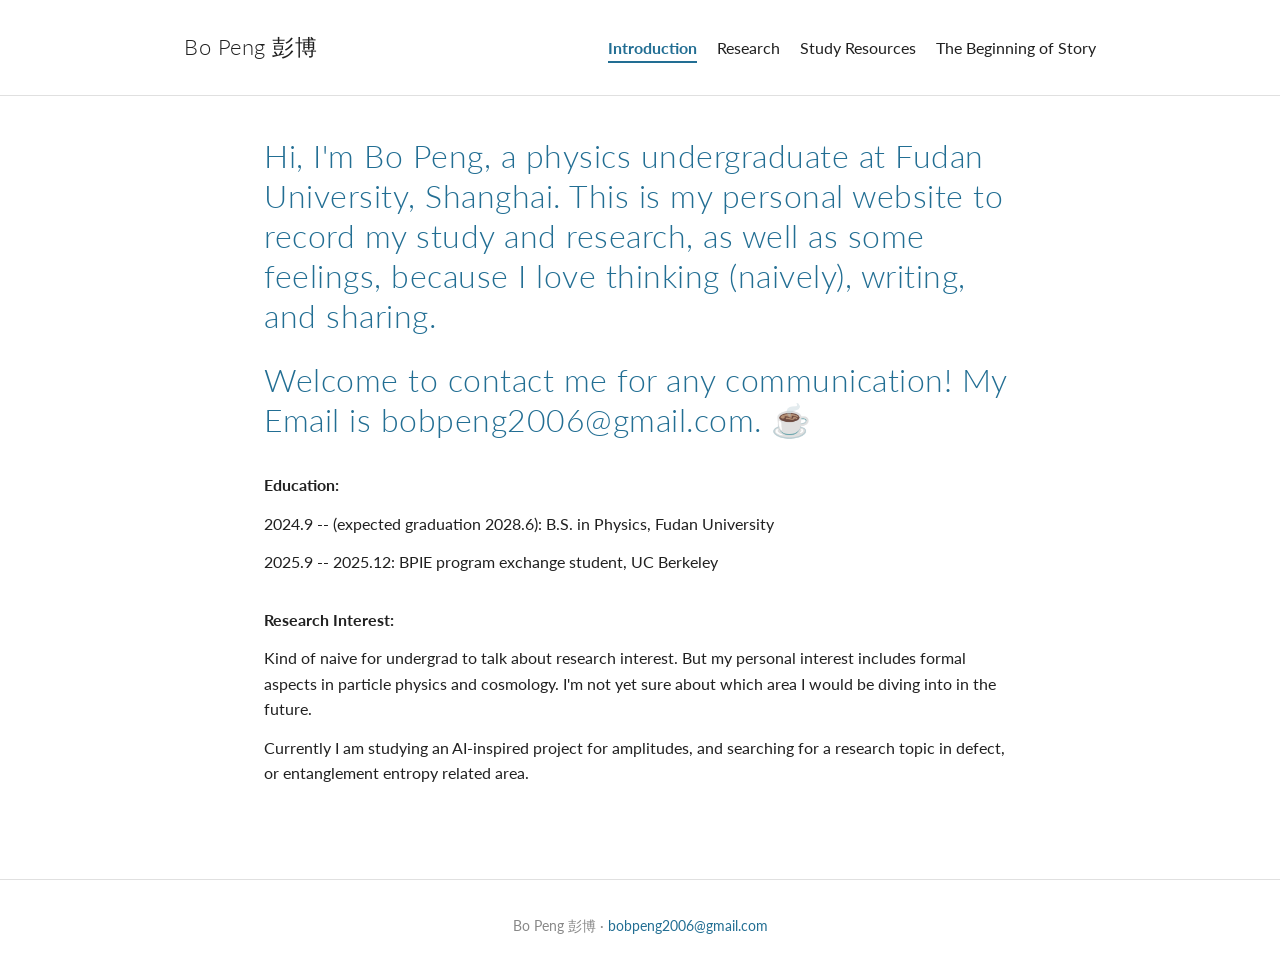
==== index.html @ ddc97858 "Initial site: port Google Site content to static GitHub Pages" ====
<!DOCTYPE html>
<html lang="en">
<head>
  <meta charset="UTF-8">
  <meta name="viewport" content="width=device-width, initial-scale=1.0">
  <title>Bo Peng 彭博</title>
  <meta name="description" content="Personal website of Bo Peng, physics undergraduate at Fudan University.">
  <link rel="preconnect" href="https://fonts.googleapis.com">
  <link rel="preconnect" href="https://fonts.gstatic.com" crossorigin>
  <link href="https://fonts.googleapis.com/css2?family=Lato:wght@300;400;700&display=swap" rel="stylesheet">
  <link rel="stylesheet" href="style.css">
</head>
<body>

  <header class="topbar">
    <div class="topbar-inner">
      <a class="site-title" href="index.html">Bo Peng 彭博</a>
      <nav>
        <ul class="nav">
          <li><a href="index.html" class="active">Introduction</a></li>
          <li><a href="research.html">Research</a></li>
          <li><a href="study-resources.html">Study Resources</a></li>
          <li><a href="the-beginning-of-story.html">The Beginning of Story</a></li>
        </ul>
      </nav>
    </div>
  </header>

  <main class="container">
    <h1 class="title">Hi, I'm Bo Peng, a physics undergraduate at Fudan University, Shanghai. This is my personal website to record my study and research, as well as some feelings, because I love thinking (naively), writing, and sharing.</h1>

    <h1 class="title">Welcome to contact me for any communication! My Email is <a href="mailto:bobpeng2006@gmail.com">bobpeng2006@gmail.com</a>. ☕️</h1>

    <p class="lead">Education:</p>
    <p>2024.9 -- (expected graduation 2028.6): B.S. in Physics, Fudan University</p>
    <p>2025.9 -- 2025.12: BPIE program exchange student, UC Berkeley</p>

    <p class="lead">Research Interest:</p>
    <p>Kind of naive for undergrad to talk about research interest. But my personal interest includes formal aspects in particle physics and cosmology. I'm not yet sure about which area I would be diving into in the future.</p>
    <p>Currently I am studying an AI-inspired project for amplitudes, and searching for a research topic in defect, or entanglement entropy related area.</p>
  </main>

  <footer class="footer">
    <p>Bo Peng 彭博 · <a href="mailto:bobpeng2006@gmail.com">bobpeng2006@gmail.com</a></p>
  </footer>

</body>
</html>
---- style.css ----
:root {
  --blue: #226e93;
  --dark: #212121;
  --accent: #49aad4;
  --border: #e0e0e0;
  --bg: #ffffff;
}

* {
  box-sizing: border-box;
  margin: 0;
  padding: 0;
}

html {
  -webkit-text-size-adjust: 100%;
}

body {
  font-family: "Lato", "Segoe UI", -apple-system, "Helvetica Neue", Arial, sans-serif;
  color: var(--dark);
  background: var(--bg);
  line-height: 1.6;
  font-size: 16px;
}

a {
  color: var(--blue);
  text-decoration: none;
}

a:hover {
  color: var(--accent);
}

/* ---- Top navigation ---- */
.topbar {
  background: #ffffff;
  border-bottom: 1px solid var(--border);
  position: sticky;
  top: 0;
  z-index: 100;
}

.topbar-inner {
  max-width: 960px;
  margin: 0 auto;
  padding: 14px 24px;
  display: flex;
  align-items: center;
  justify-content: space-between;
  flex-wrap: wrap;
  gap: 8px 16px;
}

.site-title {
  font-size: 1.35rem;
  font-weight: 300;
  letter-spacing: 0.5px;
  color: var(--dark);
}

.site-title:hover {
  color: var(--accent);
}

.nav {
  display: flex;
  flex-wrap: wrap;
  gap: 4px 20px;
  list-style: none;
}

.nav a {
  color: var(--dark);
  font-weight: 400;
  padding: 4px 0;
  border-bottom: 2px solid transparent;
}

.nav a:hover {
  color: var(--accent);
}

.nav a.active {
  color: var(--blue);
  font-weight: 700;
  border-bottom-color: var(--blue);
}

/* ---- Hero / cover band ---- */
.hero {
  background: var(--dark);
  color: #ffffff;
  text-align: center;
  padding: 80px 24px;
}

.hero h1 {
  font-size: 2.6rem;
  font-weight: 300;
  letter-spacing: 1px;
  line-height: 1.2;
  color: #ffffff;
}

/* ---- Content ---- */
.container {
  max-width: 800px;
  margin: 0 auto;
  padding: 40px 24px 80px;
}

h1.title {
  color: var(--blue);
  font-size: 2rem;
  font-weight: 300;
  letter-spacing: 0.5px;
  line-height: 1.25;
  margin-bottom: 1rem;
}

h1.title + h1.title {
  margin-top: 1.5rem;
}

h2 {
  font-size: 1.05rem;
  font-weight: 700;
  margin: 2rem 0 0.6rem;
  color: var(--dark);
}

h2.subtitle {
  color: var(--blue);
  font-size: 1.3rem;
  font-weight: 400;
  margin: 0.4rem 0 1.5rem;
}

h3 {
  font-size: 1rem;
  font-weight: 700;
  margin: 1.8rem 0 0.5rem;
  color: var(--dark);
}

p {
  margin: 0.8rem 0;
}

p.lead {
  font-weight: 700;
  margin-top: 2rem;
}

ul,
ol {
  margin: 0.8rem 0 0.8rem 1.4rem;
}

li {
  margin: 0.5rem 0;
}

.muted {
  color: #555;
}

/* ---- Images (story page) ---- */
figure {
  margin: 1.5rem 0;
}

.photos {
  display: flex;
  gap: 16px;
  flex-wrap: wrap;
}

.photos img {
  flex: 1 1 260px;
  max-width: 100%;
  height: auto;
  border-radius: 4px;
  background: #f0f0f0;
  border: 1px solid var(--border);
}

figcaption {
  font-size: 0.9rem;
  color: #555;
  margin-top: 0.6rem;
  text-align: center;
}

/* ---- Footer ---- */
.footer {
  border-top: 1px solid var(--border);
  text-align: center;
  padding: 24px;
  color: #888;
  font-size: 0.85rem;
}

@media (max-width: 600px) {
  .hero h1 {
    font-size: 1.9rem;
  }
  h1.title {
    font-size: 1.6rem;
  }
}
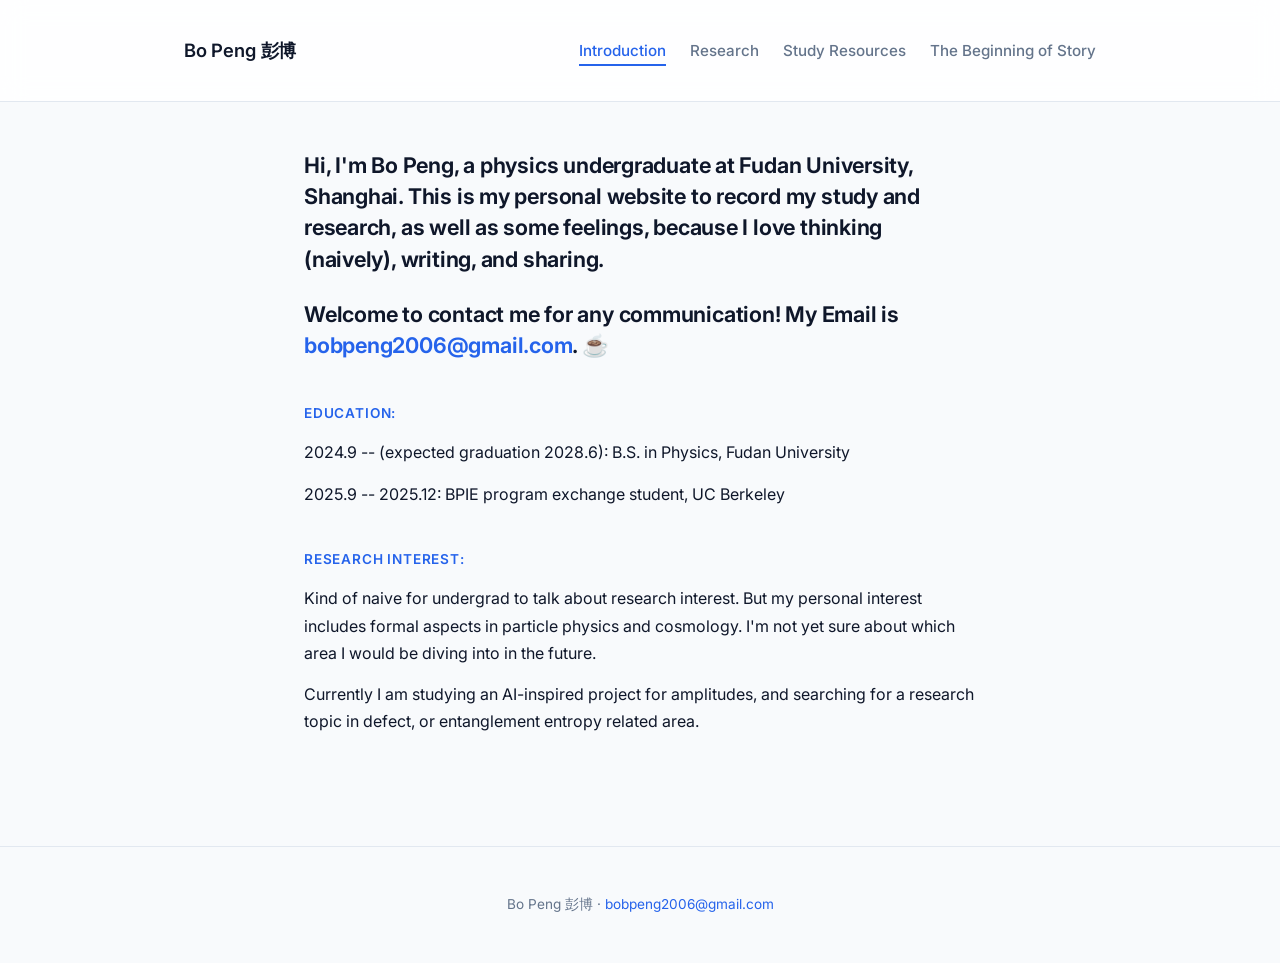
==== commit b74e43ee: "Modernize site design (Inter font, frosted nav, gradient hero, card list)" ====
--- a/index.html
+++ b/index.html
@@ -7,7 +7,7 @@
   <meta name="description" content="Personal website of Bo Peng, physics undergraduate at Fudan University.">
   <link rel="preconnect" href="https://fonts.googleapis.com">
   <link rel="preconnect" href="https://fonts.gstatic.com" crossorigin>
-  <link href="https://fonts.googleapis.com/css2?family=Lato:wght@300;400;700&display=swap" rel="stylesheet">
+  <link href="https://fonts.googleapis.com/css2?family=Inter:wght@400;500;600;700&display=swap" rel="stylesheet">
   <link rel="stylesheet" href="style.css">
 </head>
 <body>
--- a/style.css
+++ b/style.css
@@ -1,9 +1,12 @@
 :root {
-  --blue: #226e93;
-  --dark: #212121;
-  --accent: #49aad4;
-  --border: #e0e0e0;
-  --bg: #ffffff;
+  --bg: #f8fafc;
+  --surface: #ffffff;
+  --text: #0f172a;
+  --muted: #64748b;
+  --accent: #2563eb;
+  --accent-deep: #1e40af;
+  --border: #e2e8f0;
+  --shadow: 0 1px 3px rgba(15, 23, 42, 0.06), 0 8px 24px rgba(15, 23, 42, 0.06);
 }
 
 * {
@@ -14,50 +17,56 @@
 
 html {
   -webkit-text-size-adjust: 100%;
+  scroll-behavior: smooth;
 }
 
 body {
-  font-family: "Lato", "Segoe UI", -apple-system, "Helvetica Neue", Arial, sans-serif;
-  color: var(--dark);
+  font-family: "Inter", "SF Pro Text", -apple-system, BlinkMacSystemFont,
+    "Segoe UI", Roboto, "Helvetica Neue", Arial, sans-serif;
+  color: var(--text);
   background: var(--bg);
-  line-height: 1.6;
+  line-height: 1.7;
   font-size: 16px;
+  -webkit-font-smoothing: antialiased;
 }
 
 a {
-  color: var(--blue);
+  color: var(--accent);
   text-decoration: none;
+  transition: color 0.15s ease;
 }
 
 a:hover {
-  color: var(--accent);
+  color: var(--accent-deep);
 }
 
 /* ---- Top navigation ---- */
 .topbar {
-  background: #ffffff;
-  border-bottom: 1px solid var(--border);
   position: sticky;
   top: 0;
   z-index: 100;
+  background: rgba(255, 255, 255, 0.82);
+  backdrop-filter: saturate(180%) blur(12px);
+  -webkit-backdrop-filter: saturate(180%) blur(12px);
+  border-bottom: 1px solid var(--border);
 }
 
 .topbar-inner {
   max-width: 960px;
   margin: 0 auto;
-  padding: 14px 24px;
+  padding: 16px 24px;
   display: flex;
   align-items: center;
   justify-content: space-between;
   flex-wrap: wrap;
-  gap: 8px 16px;
+  gap: 8px 20px;
 }
 
 .site-title {
-  font-size: 1.35rem;
-  font-weight: 300;
-  letter-spacing: 0.5px;
-  color: var(--dark);
+  font-size: 1.15rem;
+  font-weight: 600;
+  letter-spacing: -0.01em;
+  color: var(--text);
 }
 
 .site-title:hover {
@@ -67,56 +76,71 @@
 .nav {
   display: flex;
   flex-wrap: wrap;
-  gap: 4px 20px;
+  gap: 4px 24px;
   list-style: none;
 }
 
 .nav a {
-  color: var(--dark);
-  font-weight: 400;
-  padding: 4px 0;
-  border-bottom: 2px solid transparent;
+  color: var(--muted);
+  font-size: 0.95rem;
+  font-weight: 500;
+  padding: 6px 0;
+  position: relative;
+}
+
+.nav a::after {
+  content: "";
+  position: absolute;
+  left: 0;
+  bottom: 0;
+  width: 0;
+  height: 2px;
+  background: var(--accent);
+  transition: width 0.2s ease;
 }
 
 .nav a:hover {
-  color: var(--accent);
+  color: var(--text);
+}
+
+.nav a:hover::after,
+.nav a.active::after {
+  width: 100%;
 }
 
 .nav a.active {
-  color: var(--blue);
-  font-weight: 700;
-  border-bottom-color: var(--blue);
+  color: var(--accent);
 }
 
 /* ---- Hero / cover band ---- */
 .hero {
-  background: var(--dark);
+  background: radial-gradient(1200px 500px at 20% -10%, #1e3a8a 0%, #0b1120 60%);
   color: #ffffff;
   text-align: center;
-  padding: 80px 24px;
+  padding: 96px 24px;
 }
 
 .hero h1 {
-  font-size: 2.6rem;
-  font-weight: 300;
-  letter-spacing: 1px;
-  line-height: 1.2;
+  font-size: 2.75rem;
+  font-weight: 700;
+  letter-spacing: -0.02em;
+  line-height: 1.15;
   color: #ffffff;
 }
 
 /* ---- Content ---- */
 .container {
-  max-width: 800px;
+  max-width: 720px;
   margin: 0 auto;
-  padding: 40px 24px 80px;
+  padding: 48px 24px 96px;
 }
 
 h1.title {
-  color: var(--blue);
-  font-size: 2rem;
-  font-weight: 300;
-  letter-spacing: 0.5px;
-  line-height: 1.25;
+  color: var(--text);
+  font-size: 1.35rem;
+  font-weight: 650;
+  letter-spacing: -0.01em;
+  line-height: 1.45;
   margin-bottom: 1rem;
 }
 
@@ -126,36 +150,41 @@
 
 h2 {
   font-size: 1.05rem;
-  font-weight: 700;
-  margin: 2rem 0 0.6rem;
-  color: var(--dark);
+  font-weight: 650;
+  margin: 2.25rem 0 0.6rem;
+  color: var(--text);
+  letter-spacing: -0.01em;
 }
 
 h2.subtitle {
-  color: var(--blue);
-  font-size: 1.3rem;
-  font-weight: 400;
-  margin: 0.4rem 0 1.5rem;
+  color: var(--accent-deep);
+  font-size: 1.35rem;
+  font-weight: 600;
+  letter-spacing: -0.01em;
+  margin: 0.4rem 0 1.75rem;
 }
 
 h3 {
   font-size: 1rem;
-  font-weight: 700;
+  font-weight: 650;
   margin: 1.8rem 0 0.5rem;
-  color: var(--dark);
+  color: var(--text);
 }
 
 p {
-  margin: 0.8rem 0;
+  margin: 0.9rem 0;
 }
 
 p.lead {
-  font-weight: 700;
-  margin-top: 2rem;
-}
-
-ul,
-ol {
+  font-size: 0.85rem;
+  font-weight: 600;
+  text-transform: uppercase;
+  letter-spacing: 0.06em;
+  color: var(--accent);
+  margin-top: 2.5rem;
+}
+
+ul {
   margin: 0.8rem 0 0.8rem 1.4rem;
 }
 
@@ -163,18 +192,54 @@
   margin: 0.5rem 0;
 }
 
+/* Numbered list as modern cards (Study Resources) */
+ol {
+  list-style: none;
+  counter-reset: item;
+  margin: 1.25rem 0;
+  padding: 0;
+}
+
+ol li {
+  counter-increment: item;
+  position: relative;
+  padding: 1.1rem 1.25rem 1.1rem 3.4rem;
+  margin: 0.9rem 0;
+  background: var(--surface);
+  border: 1px solid var(--border);
+  border-radius: 12px;
+  box-shadow: var(--shadow);
+}
+
+ol li::before {
+  content: counter(item);
+  position: absolute;
+  left: 1.05rem;
+  top: 1.1rem;
+  width: 1.7rem;
+  height: 1.7rem;
+  border-radius: 8px;
+  background: var(--accent);
+  color: #ffffff;
+  font-size: 0.85rem;
+  font-weight: 600;
+  display: flex;
+  align-items: center;
+  justify-content: center;
+}
+
 .muted {
-  color: #555;
+  color: var(--muted);
 }
 
 /* ---- Images (story page) ---- */
 figure {
-  margin: 1.5rem 0;
+  margin: 2rem 0;
 }
 
 .photos {
   display: flex;
-  gap: 16px;
+  gap: 20px;
   flex-wrap: wrap;
 }
 
@@ -182,15 +247,15 @@
   flex: 1 1 260px;
   max-width: 100%;
   height: auto;
-  border-radius: 4px;
-  background: #f0f0f0;
-  border: 1px solid var(--border);
+  border-radius: 14px;
+  background: var(--border);
+  box-shadow: var(--shadow);
 }
 
 figcaption {
   font-size: 0.9rem;
-  color: #555;
-  margin-top: 0.6rem;
+  color: var(--muted);
+  margin-top: 0.8rem;
   text-align: center;
 }
 
@@ -198,16 +263,19 @@
 .footer {
   border-top: 1px solid var(--border);
   text-align: center;
-  padding: 24px;
-  color: #888;
+  padding: 32px 24px;
+  color: var(--muted);
   font-size: 0.85rem;
 }
 
 @media (max-width: 600px) {
+  .hero {
+    padding: 64px 24px;
+  }
   .hero h1 {
-    font-size: 1.9rem;
+    font-size: 2rem;
   }
   h1.title {
-    font-size: 1.6rem;
+    font-size: 1.2rem;
   }
 }
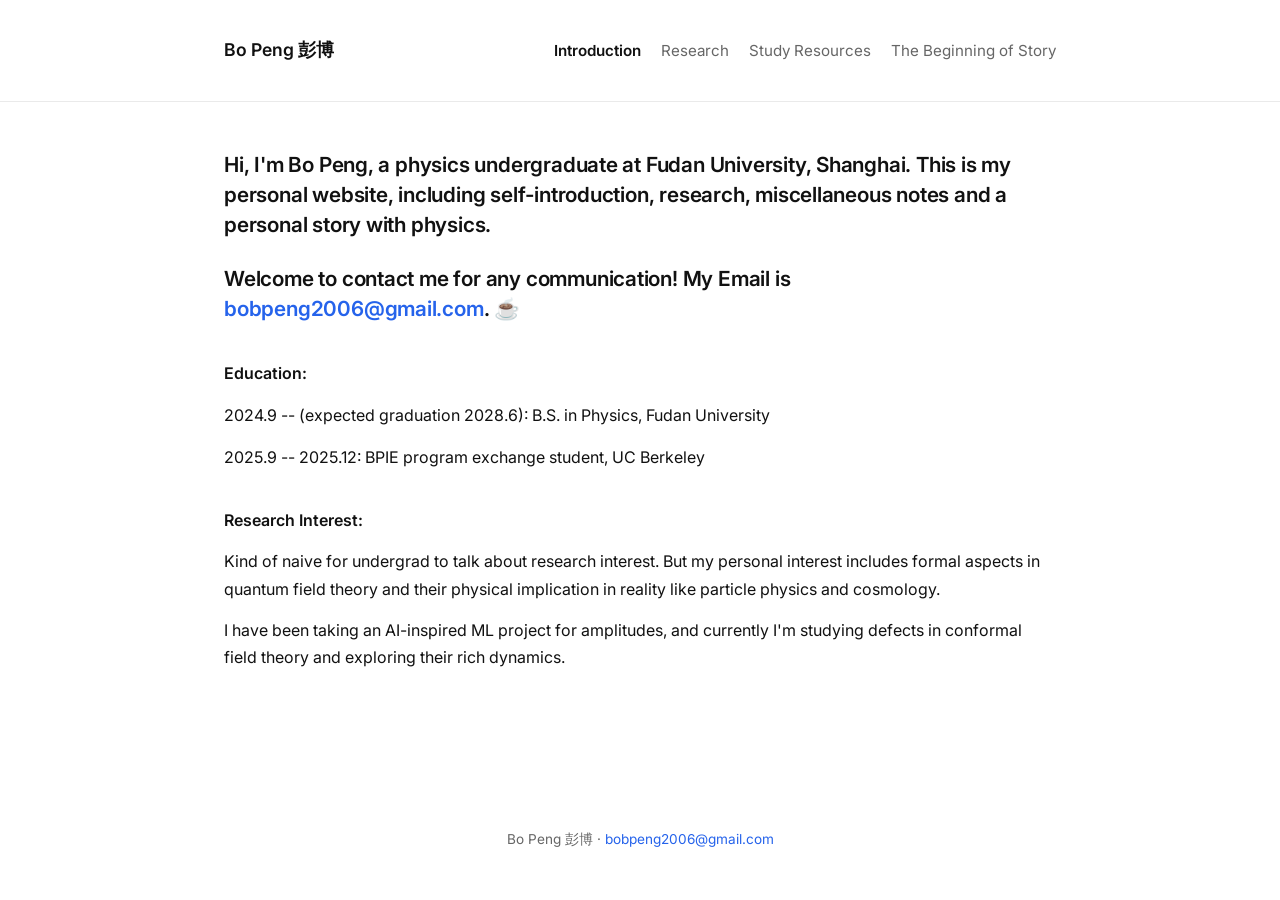
==== commit ea5ddf86: "Update index.html" ====
--- a/index.html
+++ b/index.html
@@ -19,7 +19,7 @@
         <ul class="nav">
           <li><a href="index.html" class="active">Introduction</a></li>
           <li><a href="research.html">Research</a></li>
-          <li><a href="study-resources.html">Study Resources</a></li>
+          <li><a href="miscellaneous.html">Study Resources</a></li>
           <li><a href="the-beginning-of-story.html">The Beginning of Story</a></li>
         </ul>
       </nav>
@@ -27,7 +27,7 @@
   </header>
 
   <main class="container">
-    <h1 class="title">Hi, I'm Bo Peng, a physics undergraduate at Fudan University, Shanghai. This is my personal website to record my study and research, as well as some feelings, because I love thinking (naively), writing, and sharing.</h1>
+    <h1 class="title">Hi, I'm Bo Peng, a physics undergraduate at Fudan University, Shanghai. This is my personal website, including self-introduction, research, miscellaneous notes and a personal story with physics.</h1>
 
     <h1 class="title">Welcome to contact me for any communication! My Email is <a href="mailto:bobpeng2006@gmail.com">bobpeng2006@gmail.com</a>. ☕️</h1>
 
@@ -36,8 +36,8 @@
     <p>2025.9 -- 2025.12: BPIE program exchange student, UC Berkeley</p>
 
     <p class="lead">Research Interest:</p>
-    <p>Kind of naive for undergrad to talk about research interest. But my personal interest includes formal aspects in particle physics and cosmology. I'm not yet sure about which area I would be diving into in the future.</p>
-    <p>Currently I am studying an AI-inspired project for amplitudes, and searching for a research topic in defect, or entanglement entropy related area.</p>
+    <p>Kind of naive for undergrad to talk about research interest. But my personal interest includes formal aspects in quantum field theory and their physical implication in reality like particle physics and cosmology.</p>
+    <p>I have been taking an AI-inspired ML project for amplitudes, and currently I'm studying defects in conformal field theory and exploring their rich dynamics. </p>
   </main>
 
   <footer class="footer">
--- a/style.css
+++ b/style.css
@@ -1,12 +1,8 @@
 :root {
-  --bg: #f8fafc;
-  --surface: #ffffff;
-  --text: #0f172a;
-  --muted: #64748b;
+  --text: #111111;
+  --muted: #666666;
   --accent: #2563eb;
-  --accent-deep: #1e40af;
-  --border: #e2e8f0;
-  --shadow: 0 1px 3px rgba(15, 23, 42, 0.06), 0 8px 24px rgba(15, 23, 42, 0.06);
+  --border: #eaeaea;
 }
 
 * {
@@ -17,14 +13,13 @@
 
 html {
   -webkit-text-size-adjust: 100%;
-  scroll-behavior: smooth;
 }
 
 body {
-  font-family: "Inter", "SF Pro Text", -apple-system, BlinkMacSystemFont,
-    "Segoe UI", Roboto, "Helvetica Neue", Arial, sans-serif;
+  font-family: "Inter", -apple-system, BlinkMacSystemFont, "Segoe UI", Roboto,
+    "Helvetica Neue", Arial, sans-serif;
   color: var(--text);
-  background: var(--bg);
+  background: #ffffff;
   line-height: 1.7;
   font-size: 16px;
   -webkit-font-smoothing: antialiased;
@@ -33,26 +28,23 @@
 a {
   color: var(--accent);
   text-decoration: none;
-  transition: color 0.15s ease;
 }
 
 a:hover {
-  color: var(--accent-deep);
+  text-decoration: underline;
 }
 
 /* ---- Top navigation ---- */
 .topbar {
+  background: #ffffff;
+  border-bottom: 1px solid var(--border);
   position: sticky;
   top: 0;
   z-index: 100;
-  background: rgba(255, 255, 255, 0.82);
-  backdrop-filter: saturate(180%) blur(12px);
-  -webkit-backdrop-filter: saturate(180%) blur(12px);
-  border-bottom: 1px solid var(--border);
 }
 
 .topbar-inner {
-  max-width: 960px;
+  max-width: 880px;
   margin: 0 auto;
   padding: 16px 24px;
   display: flex;
@@ -63,9 +55,8 @@
 }
 
 .site-title {
-  font-size: 1.15rem;
+  font-size: 1.1rem;
   font-weight: 600;
-  letter-spacing: -0.01em;
   color: var(--text);
 }
 
@@ -76,69 +67,35 @@
 .nav {
   display: flex;
   flex-wrap: wrap;
-  gap: 4px 24px;
+  gap: 4px 20px;
   list-style: none;
 }
 
 .nav a {
   color: var(--muted);
   font-size: 0.95rem;
-  font-weight: 500;
-  padding: 6px 0;
-  position: relative;
-}
-
-.nav a::after {
-  content: "";
-  position: absolute;
-  left: 0;
-  bottom: 0;
-  width: 0;
-  height: 2px;
-  background: var(--accent);
-  transition: width 0.2s ease;
 }
 
 .nav a:hover {
   color: var(--text);
-}
-
-.nav a:hover::after,
-.nav a.active::after {
-  width: 100%;
+  text-decoration: none;
 }
 
 .nav a.active {
-  color: var(--accent);
-}
-
-/* ---- Hero / cover band ---- */
-.hero {
-  background: radial-gradient(1200px 500px at 20% -10%, #1e3a8a 0%, #0b1120 60%);
-  color: #ffffff;
-  text-align: center;
-  padding: 96px 24px;
-}
-
-.hero h1 {
-  font-size: 2.75rem;
-  font-weight: 700;
-  letter-spacing: -0.02em;
-  line-height: 1.15;
-  color: #ffffff;
+  color: var(--text);
+  font-weight: 600;
 }
 
 /* ---- Content ---- */
 .container {
-  max-width: 720px;
+  max-width: 880px;
   margin: 0 auto;
   padding: 48px 24px 96px;
 }
 
 h1.title {
-  color: var(--text);
-  font-size: 1.35rem;
-  font-weight: 650;
+  font-size: 1.3rem;
+  font-weight: 600;
   letter-spacing: -0.01em;
   line-height: 1.45;
   margin-bottom: 1rem;
@@ -150,23 +107,21 @@
 
 h2 {
   font-size: 1.05rem;
-  font-weight: 650;
+  font-weight: 600;
   margin: 2.25rem 0 0.6rem;
   color: var(--text);
-  letter-spacing: -0.01em;
 }
 
 h2.subtitle {
-  color: var(--accent-deep);
-  font-size: 1.35rem;
-  font-weight: 600;
-  letter-spacing: -0.01em;
+  color: var(--muted);
+  font-size: 1.1rem;
+  font-weight: 400;
   margin: 0.4rem 0 1.75rem;
 }
 
 h3 {
   font-size: 1rem;
-  font-weight: 650;
+  font-weight: 600;
   margin: 1.8rem 0 0.5rem;
   color: var(--text);
 }
@@ -176,56 +131,17 @@
 }
 
 p.lead {
-  font-size: 0.85rem;
   font-weight: 600;
-  text-transform: uppercase;
-  letter-spacing: 0.06em;
-  color: var(--accent);
-  margin-top: 2.5rem;
+  margin-top: 2.25rem;
 }
 
-ul {
+ul,
+ol {
   margin: 0.8rem 0 0.8rem 1.4rem;
 }
 
 li {
   margin: 0.5rem 0;
-}
-
-/* Numbered list as modern cards (Study Resources) */
-ol {
-  list-style: none;
-  counter-reset: item;
-  margin: 1.25rem 0;
-  padding: 0;
-}
-
-ol li {
-  counter-increment: item;
-  position: relative;
-  padding: 1.1rem 1.25rem 1.1rem 3.4rem;
-  margin: 0.9rem 0;
-  background: var(--surface);
-  border: 1px solid var(--border);
-  border-radius: 12px;
-  box-shadow: var(--shadow);
-}
-
-ol li::before {
-  content: counter(item);
-  position: absolute;
-  left: 1.05rem;
-  top: 1.1rem;
-  width: 1.7rem;
-  height: 1.7rem;
-  border-radius: 8px;
-  background: var(--accent);
-  color: #ffffff;
-  font-size: 0.85rem;
-  font-weight: 600;
-  display: flex;
-  align-items: center;
-  justify-content: center;
 }
 
 .muted {
@@ -247,9 +163,6 @@
   flex: 1 1 260px;
   max-width: 100%;
   height: auto;
-  border-radius: 14px;
-  background: var(--border);
-  box-shadow: var(--shadow);
 }
 
 figcaption {
@@ -261,21 +174,8 @@
 
 /* ---- Footer ---- */
 .footer {
-  border-top: 1px solid var(--border);
   text-align: center;
   padding: 32px 24px;
   color: var(--muted);
   font-size: 0.85rem;
 }
-
-@media (max-width: 600px) {
-  .hero {
-    padding: 64px 24px;
-  }
-  .hero h1 {
-    font-size: 2rem;
-  }
-  h1.title {
-    font-size: 1.2rem;
-  }
-}
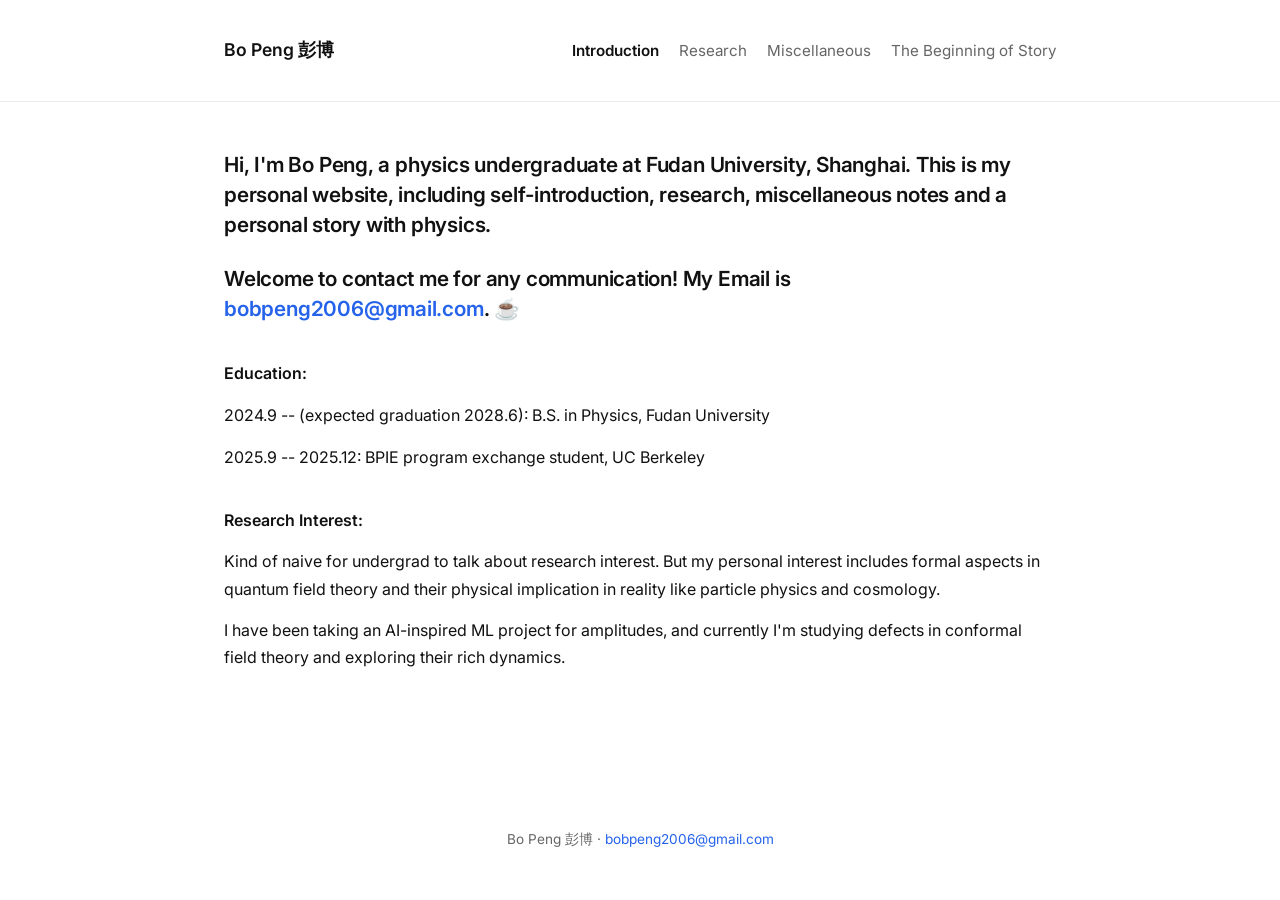
==== commit 840a8117: "Update index.html" ====
--- a/index.html
+++ b/index.html
@@ -19,7 +19,7 @@
         <ul class="nav">
           <li><a href="index.html" class="active">Introduction</a></li>
           <li><a href="research.html">Research</a></li>
-          <li><a href="miscellaneous.html">Study Resources</a></li>
+          <li><a href="miscellaneous.html">Miscellaneous</a></li>
           <li><a href="the-beginning-of-story.html">The Beginning of Story</a></li>
         </ul>
       </nav>
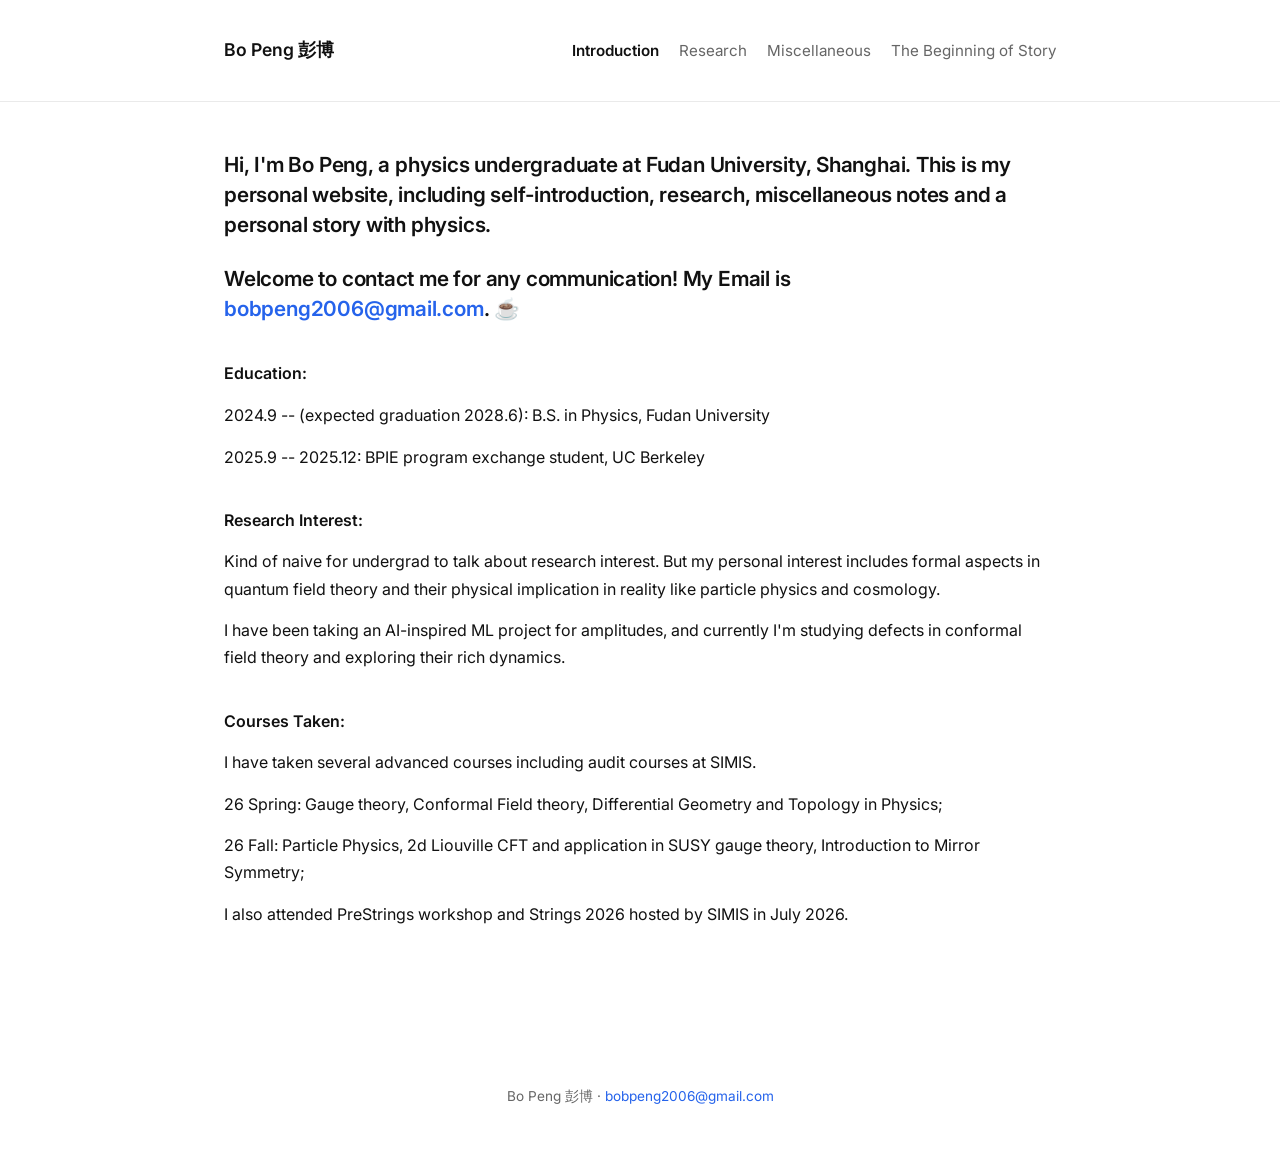
==== commit b0ed17e7: "Update index.html" ====
--- a/index.html
+++ b/index.html
@@ -38,6 +38,12 @@
     <p class="lead">Research Interest:</p>
     <p>Kind of naive for undergrad to talk about research interest. But my personal interest includes formal aspects in quantum field theory and their physical implication in reality like particle physics and cosmology.</p>
     <p>I have been taking an AI-inspired ML project for amplitudes, and currently I'm studying defects in conformal field theory and exploring their rich dynamics. </p>
+
+    <p class="lead">Courses Taken:</p>
+    <p> I have taken several advanced courses including audit courses at SIMIS.</p>
+    <p> 26 Spring: Gauge theory, Conformal Field theory, Differential Geometry and Topology in Physics;</p>
+    <p> 26 Fall: Particle Physics, 2d Liouville CFT and application in SUSY gauge theory, Introduction to Mirror Symmetry;</p>
+    <p> I also attended PreStrings workshop and Strings 2026 hosted by SIMIS in July 2026. </p>
   </main>
 
   <footer class="footer">
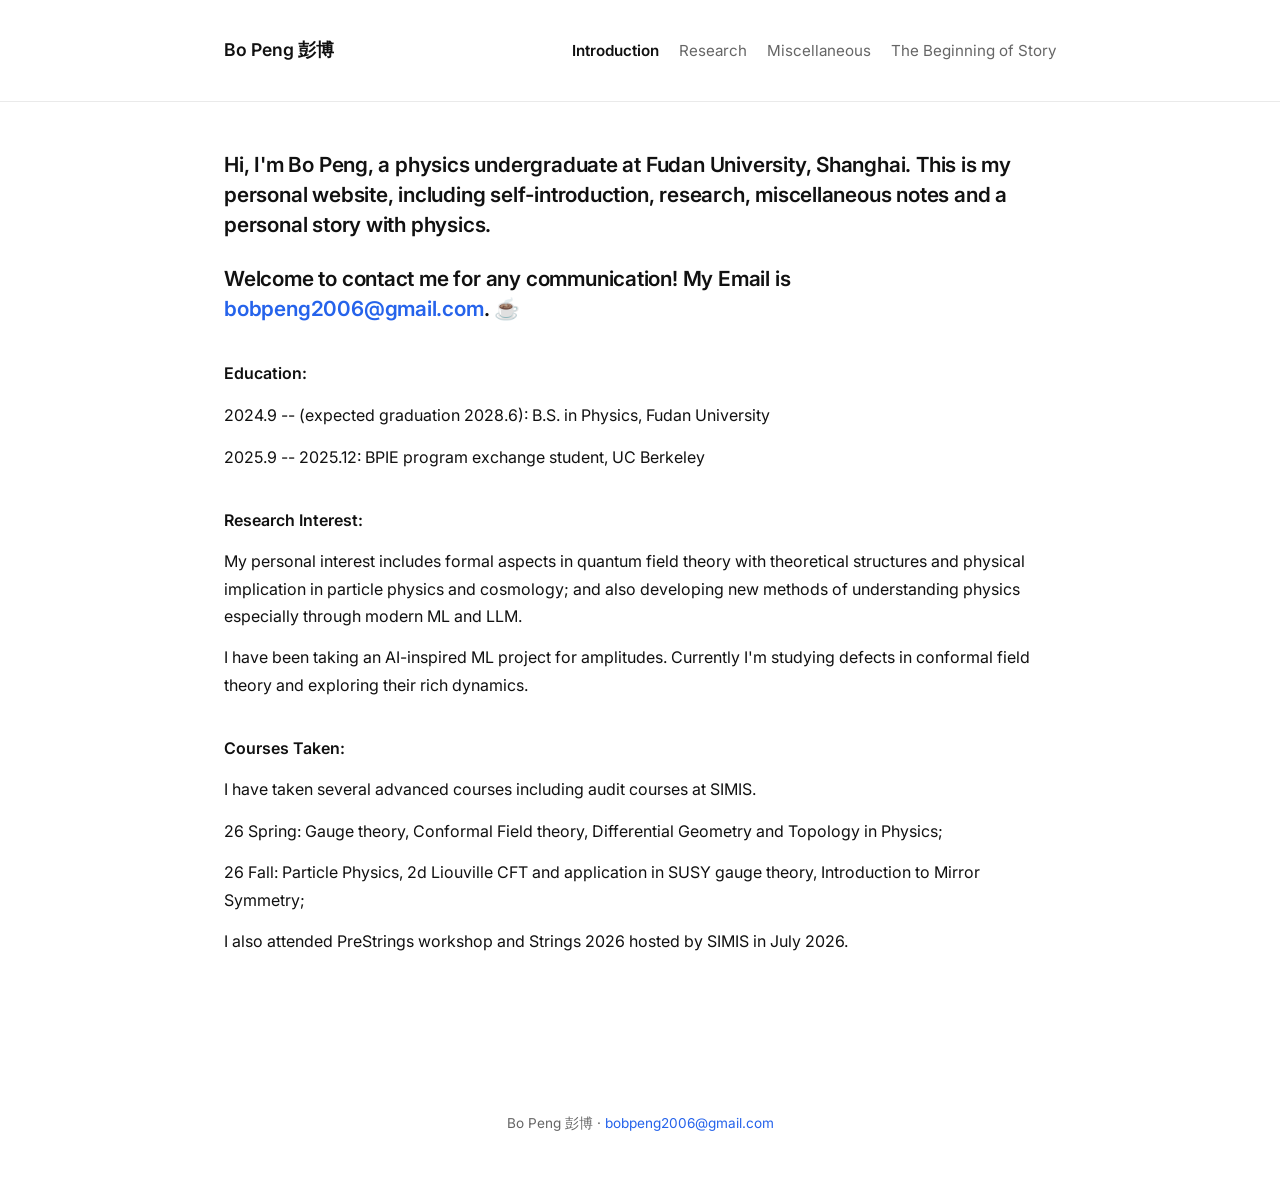
==== commit fe220403: "Update index.html" ====
--- a/index.html
+++ b/index.html
@@ -36,8 +36,8 @@
     <p>2025.9 -- 2025.12: BPIE program exchange student, UC Berkeley</p>
 
     <p class="lead">Research Interest:</p>
-    <p>Kind of naive for undergrad to talk about research interest. But my personal interest includes formal aspects in quantum field theory and their physical implication in reality like particle physics and cosmology.</p>
-    <p>I have been taking an AI-inspired ML project for amplitudes, and currently I'm studying defects in conformal field theory and exploring their rich dynamics. </p>
+    <p>My personal interest includes formal aspects in quantum field theory with theoretical structures and physical implication in particle physics and cosmology; and also developing new methods of understanding physics especially through modern ML and LLM.</p>
+    <p>I have been taking an AI-inspired ML project for amplitudes. Currently I'm studying defects in conformal field theory and exploring their rich dynamics. </p>
 
     <p class="lead">Courses Taken:</p>
     <p> I have taken several advanced courses including audit courses at SIMIS.</p>
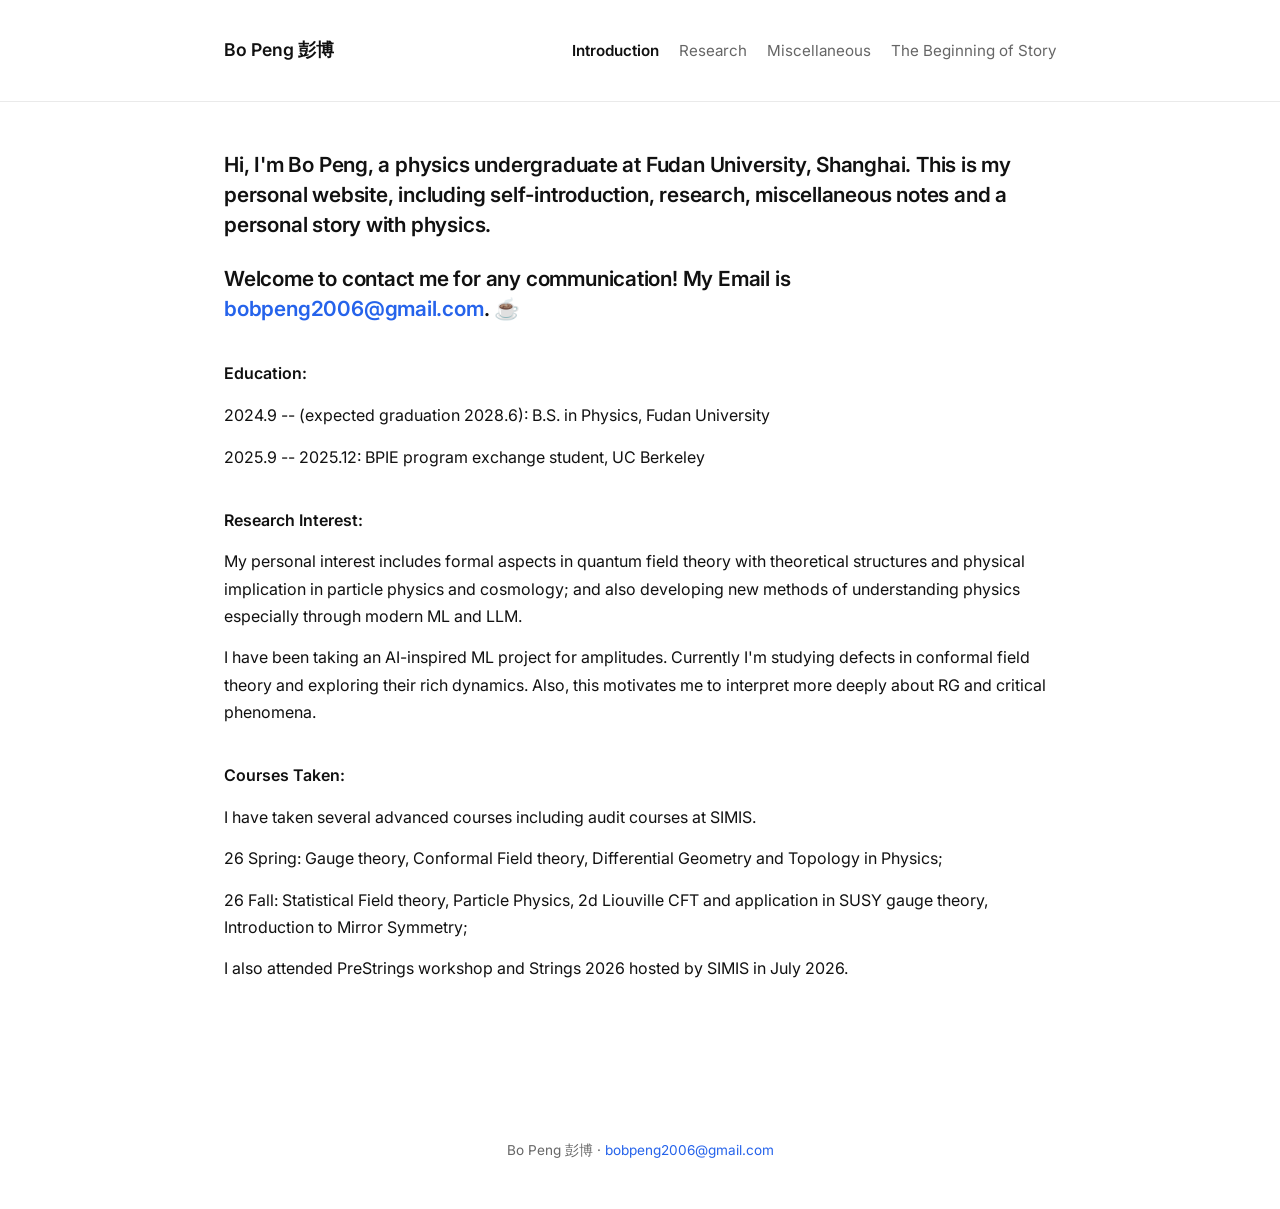
==== commit 55c3df4d: "Update index.html" ====
--- a/index.html
+++ b/index.html
@@ -37,12 +37,12 @@
 
     <p class="lead">Research Interest:</p>
     <p>My personal interest includes formal aspects in quantum field theory with theoretical structures and physical implication in particle physics and cosmology; and also developing new methods of understanding physics especially through modern ML and LLM.</p>
-    <p>I have been taking an AI-inspired ML project for amplitudes. Currently I'm studying defects in conformal field theory and exploring their rich dynamics. </p>
+    <p>I have been taking an AI-inspired ML project for amplitudes. Currently I'm studying defects in conformal field theory and exploring their rich dynamics. Also, this motivates me to interpret more deeply about RG and critical phenomena.</p>
 
     <p class="lead">Courses Taken:</p>
     <p> I have taken several advanced courses including audit courses at SIMIS.</p>
     <p> 26 Spring: Gauge theory, Conformal Field theory, Differential Geometry and Topology in Physics;</p>
-    <p> 26 Fall: Particle Physics, 2d Liouville CFT and application in SUSY gauge theory, Introduction to Mirror Symmetry;</p>
+    <p> 26 Fall: Statistical Field theory, Particle Physics, 2d Liouville CFT and application in SUSY gauge theory, Introduction to Mirror Symmetry;</p>
     <p> I also attended PreStrings workshop and Strings 2026 hosted by SIMIS in July 2026. </p>
   </main>
 
